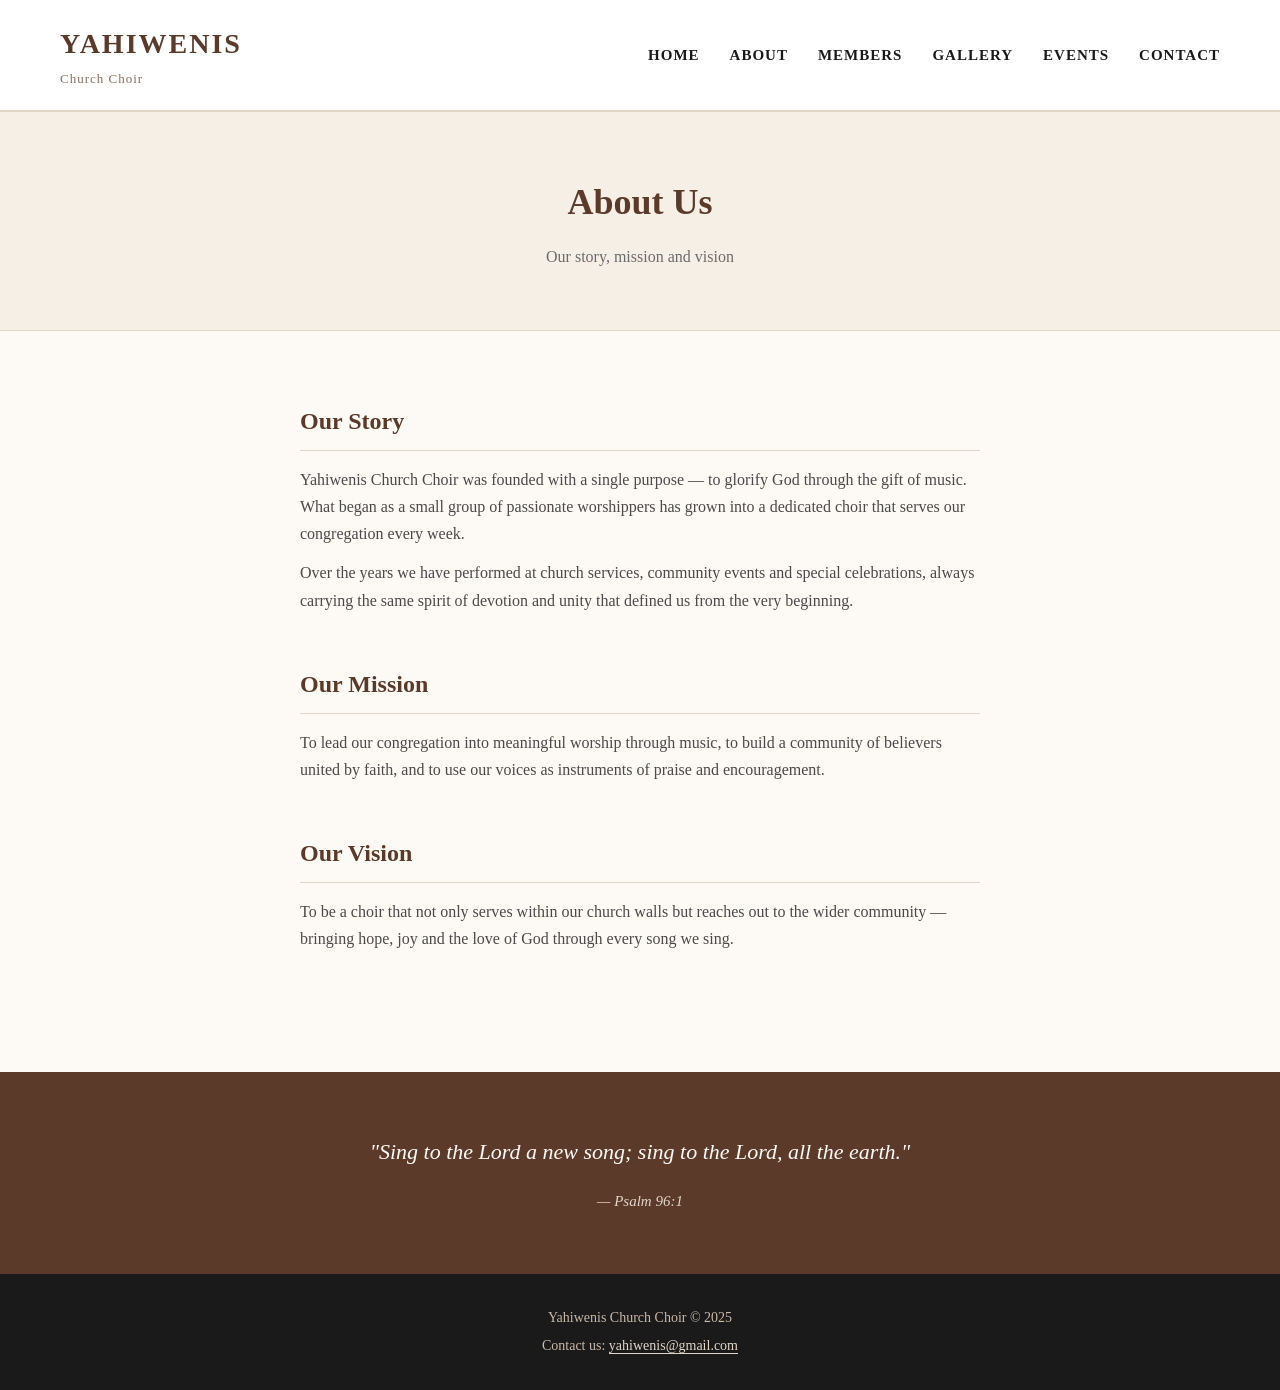
==== about.html @ bdcddf82 "Initial commit - Yahiwenis Choir website" ====
<!DOCTYPE html>
<html lang="en">

  <head>
    <meta charset="UTF-8">
    <meta name="viewport" content="width=device-width, initial-scale=1.0">
    <meta name="description" content="About Yahiwenis Church Choir">
    <title>About | Yahiwenis Church Choir</title>
    <link rel="stylesheet" href="styles.css">
  </head>

  <body>

    
    <header>
      <div class="logo">
        <h1>Yahiwenis</h1>
        <p>Church Choir</p>
      </div>

      <nav>
        <ul>
          <li><a href="index.html">Home</a></li>
          <li><a href="about.html">About</a></li>
          <li><a href="members.html">Members</a></li>
          <li><a href="gallery.html">Gallery</a></li>
          <li><a href="events.html">Events</a></li>
          <li><a href="contact.html">Contact</a></li>
        </ul>
      </nav>
    </header>

    
    <main>

      
      <section class="page-hero">
        <h2>About Us</h2>
        <p>Our story, mission and vision</p>
      </section>

       
      <section class="about-story">
        <div class="about-block">
          <h3>Our Story</h3>
          <p>
            Yahiwenis Church Choir was founded with a single purpose — 
            to glorify God through the gift of music. What began as a 
            small group of passionate worshippers has grown into a 
            dedicated choir that serves our congregation every week.
          </p>
          <p>
            Over the years we have performed at church services, 
            community events and special celebrations, always carrying 
            the same spirit of devotion and unity that defined us 
            from the very beginning.
          </p>
        </div>

        <div class="about-block">
          <h3>Our Mission</h3>
          <p>
            To lead our congregation into meaningful worship through 
            music, to build a community of believers united by faith, 
            and to use our voices as instruments of praise and 
            encouragement.
          </p>
        </div>

        <div class="about-block">
          <h3>Our Vision</h3>
          <p>
            To be a choir that not only serves within our church walls 
            but reaches out to the wider community — bringing hope, 
            joy and the love of God through every song we sing.
          </p>
        </div>
      </section>

      
      <section class="quote-section">
        <blockquote>
          "Sing to the Lord a new song; sing to the Lord, all the earth."
        </blockquote>
        <cite>— Psalm 96:1</cite>
      </section>

    </main>

     
    <footer>
      <p>Yahiwenis Church Choir &copy; 2025</p>
      <p>Contact us: <a href="mailto:yahiwenis@gmail.com">yahiwenis@gmail.com</a></p>
    </footer>
    <script src="yahiwenis.js"></script>

  </body>

</html>
---- styles.css ----
/* ===== BASE RESET ===== */
* {
  margin: 0;
  padding: 0;
  box-sizing: border-box;
}

body {
  font-family: 'Georgia', serif;
  background-color: #fdfaf6;
  color: #1a1a1a;
  line-height: 1.7;
}

a {
  text-decoration: none;
  color: inherit;
}

ul {
  list-style: none;
}
/* ===== HEADER ===== */
header {
  display: flex;
  justify-content: space-between;
  align-items: center;
  padding: 20px 60px;
  background-color: #ffffff;
  border-bottom: 2px solid #e0d6c8;
  position: sticky;
  top: 0;
  z-index: 100;
}

.logo h1 {
  font-size: 28px;
  color: #5b3a29;
  letter-spacing: 2px;
  text-transform: uppercase;
}

.logo p {
  font-size: 13px;
  color: #8c6e5a;
  letter-spacing: 1px;
}

nav ul {
  display: flex;
  gap: 30px;
}

nav ul li a {
  font-size: 15px;
  color: #1a1a1a;
  font-weight: bold;
  letter-spacing: 1px;
  text-transform: uppercase;
  padding-bottom: 4px;
  border-bottom: 2px solid transparent;
  transition: all 0.3s ease;
}

nav ul li a:hover {
  color: #5b3a29;
  border-bottom: 2px solid #5b3a29;
}
/* ===== HERO ===== */
.hero {
  text-align: center;
  padding: 100px 60px;
  background-color: #f5efe6;
  border-bottom: 1px solid #e0d6c8;
}

.hero h2 {
  font-size: 42px;
  color: #5b3a29;
  margin-bottom: 20px;
}

.hero p {
  font-size: 18px;
  color: #4a4a4a;
  margin-bottom: 35px;
  max-width: 600px;
  margin-left: auto;
  margin-right: auto;
}

.btn {
  display: inline-block;
  padding: 14px 36px;
  background-color: #5b3a29;
  color: #ffffff;
  border-radius: 4px;
  font-size: 15px;
  letter-spacing: 1px;
  text-transform: uppercase;
  transition: background-color 0.3s ease;
}

.btn:hover {
  background-color: #3d2519;
}
/* ===== ABOUT PREVIEW ===== */
.about-preview {
  padding: 70px 60px;
  max-width: 800px;
  margin: 0 auto;
  text-align: center;
}

.about-preview h2 {
  font-size: 32px;
  color: #5b3a29;
  margin-bottom: 20px;
}

.about-preview p {
  font-size: 16px;
  color: #4a4a4a;
  margin-bottom: 20px;
}

.about-preview a {
  color: #5b3a29;
  font-weight: bold;
  border-bottom: 1px solid #5b3a29;
}

/* ===== EVENTS PREVIEW ===== */
.events-preview {
  padding: 70px 60px;
  background-color: #f5efe6;
  text-align: center;
}

.events-preview h2 {
  font-size: 32px;
  color: #5b3a29;
  margin-bottom: 40px;
}

.events-preview > a {
  display: inline-block;
  margin-top: 30px;
  color: #5b3a29;
  font-weight: bold;
  border-bottom: 1px solid #5b3a29;
}

.event-card {
  background-color: #ffffff;
  border: 1px solid #e0d6c8;
  border-radius: 6px;
  padding: 25px 30px;
  margin: 0 auto 20px auto;
  max-width: 600px;
  text-align: left;
}

.event-card h3 {
  font-size: 20px;
  color: #5b3a29;
  margin-bottom: 10px;
}

.event-card p {
  font-size: 15px;
  color: #4a4a4a;
  margin-bottom: 6px;
}
/* ===== FOOTER ===== */
footer {
  text-align: center;
  padding: 30px 60px;
  background-color: #1a1a1a;
  color: #c8b9a8;
  font-size: 14px;
  line-height: 2;
}

footer a {
  color: #e0d6c8;
  border-bottom: 1px solid #e0d6c8;
}
/* ===== PAGE HERO (shared across all inner pages) ===== */
.page-hero {
  text-align: center;
  padding: 60px 60px;
  background-color: #f5efe6;
  border-bottom: 1px solid #e0d6c8;
}

.page-hero h2 {
  font-size: 36px;
  color: #5b3a29;
  margin-bottom: 10px;
}

.page-hero p {
  font-size: 16px;
  color: #6b6b6b;
}

/* ===== ABOUT STORY ===== */
.about-story {
  max-width: 800px;
  margin: 0 auto;
  padding: 70px 60px;
}

.about-block {
  margin-bottom: 50px;
}

.about-block h3 {
  font-size: 24px;
  color: #5b3a29;
  margin-bottom: 15px;
  padding-bottom: 8px;
  border-bottom: 1px solid #e0d6c8;
}

.about-block p {
  font-size: 16px;
  color: #4a4a4a;
  margin-bottom: 12px;
}

/* ===== QUOTE SECTION ===== */
.quote-section {
  background-color: #5b3a29;
  text-align: center;
  padding: 60px 60px;
}

.quote-section blockquote {
  font-size: 22px;
  color: #fdfaf6;
  font-style: italic;
  max-width: 700px;
  margin: 0 auto 15px auto;
  line-height: 1.8;
}

.quote-section cite {
  font-size: 15px;
  color: #e0d6c8;
}
/* ===== MEMBERS SECTION ===== */
.members-section {
  padding: 70px 60px;
  max-width: 1100px;
  margin: 0 auto;
}

.members-group-title {
  font-size: 22px;
  color: #5b3a29;
  margin-bottom: 25px;
  padding-bottom: 8px;
  border-bottom: 1px solid #e0d6c8;
}

.members-grid {
  display: grid;
  grid-template-columns: repeat(3, 1fr);
  gap: 25px;
  margin-bottom: 50px;
}

.member-card {
  background-color: #ffffff;
  border: 1px solid #e0d6c8;
  border-radius: 8px;
  padding: 25px 20px;
  text-align: center;
  transition: box-shadow 0.3s ease;
}

.member-card:hover {
  box-shadow: 0 4px 16px rgba(0, 0, 0, 0.1);
}

.member-photo {
  width: 90px;
  height: 90px;
  border-radius: 50%;
  margin: 0 auto 15px auto;
}

.member-photo.placeholder {
  background-color: #e0d6c8;
  border: 2px solid #c8b9a8;
}

.member-card h4 {
  font-size: 17px;
  color: #1a1a1a;
  margin-bottom: 5px;
}

.member-role {
  font-size: 13px;
  color: #5b3a29;
  font-weight: bold;
  text-transform: uppercase;
  letter-spacing: 1px;
  margin-bottom: 10px;
}

.member-bio {
  font-size: 14px;
  color: #6b6b6b;
  line-height: 1.6;
}
/* ===== EVENTS SECTION ===== */
.events-section {
  padding: 70px 60px;
  max-width: 900px;
  margin: 0 auto;
}

.past-events {
  background-color: #f5efe6;
  max-width: 100%;
  padding: 70px 60px;
}

.past-events .events-list {
  max-width: 900px;
  margin: 0 auto;
}

.events-group-title {
  font-size: 22px;
  color: #5b3a29;
  margin-bottom: 30px;
  padding-bottom: 8px;
  border-bottom: 1px solid #e0d6c8;
}

.events-list {
  display: flex;
  flex-direction: column;
  gap: 20px;
}

.event-detail-card {
  display: flex;
  gap: 25px;
  background-color: #ffffff;
  border: 1px solid #e0d6c8;
  border-radius: 8px;
  padding: 25px;
  transition: box-shadow 0.3s ease;
}

.event-detail-card:hover {
  box-shadow: 0 4px 16px rgba(0, 0, 0, 0.1);
}

.event-detail-card.past {
  opacity: 0.75;
}

.event-date {
  display: flex;
  flex-direction: column;
  align-items: center;
  justify-content: center;
  background-color: #5b3a29;
  color: #ffffff;
  border-radius: 6px;
  min-width: 65px;
  padding: 10px;
  text-align: center;
}

.event-date.past-date {
  background-color: #a08070;
}

.event-day {
  font-size: 28px;
  font-weight: bold;
  line-height: 1;
}

.event-month {
  font-size: 13px;
  text-transform: uppercase;
  letter-spacing: 1px;
  margin-top: 4px;
}

.event-info h4 {
  font-size: 19px;
  color: #1a1a1a;
  margin-bottom: 6px;
}

.event-meta {
  font-size: 13px;
  color: #5b3a29;
  font-weight: bold;
  text-transform: uppercase;
  letter-spacing: 1px;
  margin-bottom: 10px;
}

.event-info p {
  font-size: 15px;
  color: #4a4a4a;
  line-height: 1.7;
}
/* ===== GALLERY SECTION ===== */
.gallery-section {
  padding: 70px 60px;
  max-width: 1100px;
  margin: 0 auto;
}

.gallery-filters {
  display: flex;
  gap: 12px;
  margin-bottom: 40px;
  flex-wrap: wrap;
}

.filter-btn {
  padding: 10px 24px;
  border: 2px solid #5b3a29;
  background-color: transparent;
  color: #5b3a29;
  font-size: 14px;
  font-weight: bold;
  letter-spacing: 1px;
  text-transform: uppercase;
  border-radius: 4px;
  cursor: pointer;
  transition: all 0.3s ease;
}

.filter-btn:hover {
  background-color: #5b3a29;
  color: #ffffff;
}

.filter-btn.active {
  background-color: #5b3a29;
  color: #ffffff;
}

.gallery-grid {
  display: grid;
  grid-template-columns: repeat(3, 1fr);
  gap: 25px;
}

.gallery-item {
  border-radius: 8px;
  overflow: hidden;
  border: 1px solid #e0d6c8;
  background-color: #ffffff;
  transition: box-shadow 0.3s ease;
}

.gallery-item:hover {
  box-shadow: 0 4px 16px rgba(0, 0, 0, 0.12);
}

.gallery-photo {
  width: 100%;
  height: 200px;
}

.gallery-photo.placeholder {
  background-color: #e0d6c8;
}

.gallery-caption {
  padding: 12px 15px;
  font-size: 14px;
  color: #4a4a4a;
  text-align: center;
}
/* ===== CONTACT SECTION ===== */
.contact-section {
  display: flex;
  gap: 60px;
  padding: 70px 60px;
  max-width: 1100px;
  margin: 0 auto;
}

.contact-form-wrapper {
  flex: 2;
}

.contact-form-wrapper h3 {
  font-size: 24px;
  color: #5b3a29;
  margin-bottom: 30px;
  padding-bottom: 8px;
  border-bottom: 1px solid #e0d6c8;
}

.form-group {
  display: flex;
  flex-direction: column;
  margin-bottom: 22px;
}

.form-group label {
  font-size: 14px;
  font-weight: bold;
  color: #1a1a1a;
  margin-bottom: 8px;
  letter-spacing: 0.5px;
}

.form-group input,
.form-group select,
.form-group textarea {
  padding: 12px 15px;
  border: 1px solid #e0d6c8;
  border-radius: 4px;
  font-size: 15px;
  font-family: 'Georgia', serif;
  color: #1a1a1a;
  background-color: #fdfaf6;
  outline: none;
  transition: border-color 0.3s ease;
}

.form-group input:focus,
.form-group select:focus,
.form-group textarea:focus {
  border-color: #5b3a29;
}

.form-group textarea {
  resize: vertical;
}

/* ===== CONTACT INFO ===== */
.contact-info-wrapper {
  flex: 1;
}

.contact-info-wrapper h3 {
  font-size: 24px;
  color: #5b3a29;
  margin-bottom: 30px;
  padding-bottom: 8px;
  border-bottom: 1px solid #e0d6c8;
}

.contact-info-block {
  margin-bottom: 30px;
}

.contact-info-block h4 {
  font-size: 14px;
  font-weight: bold;
  color: #5b3a29;
  text-transform: uppercase;
  letter-spacing: 1px;
  margin-bottom: 8px;
}

.contact-info-block p {
  font-size: 15px;
  color: #4a4a4a;
  line-height: 1.8;
}

.contact-info-block a {
  color: #5b3a29;
  border-bottom: 1px solid #5b3a29;
}
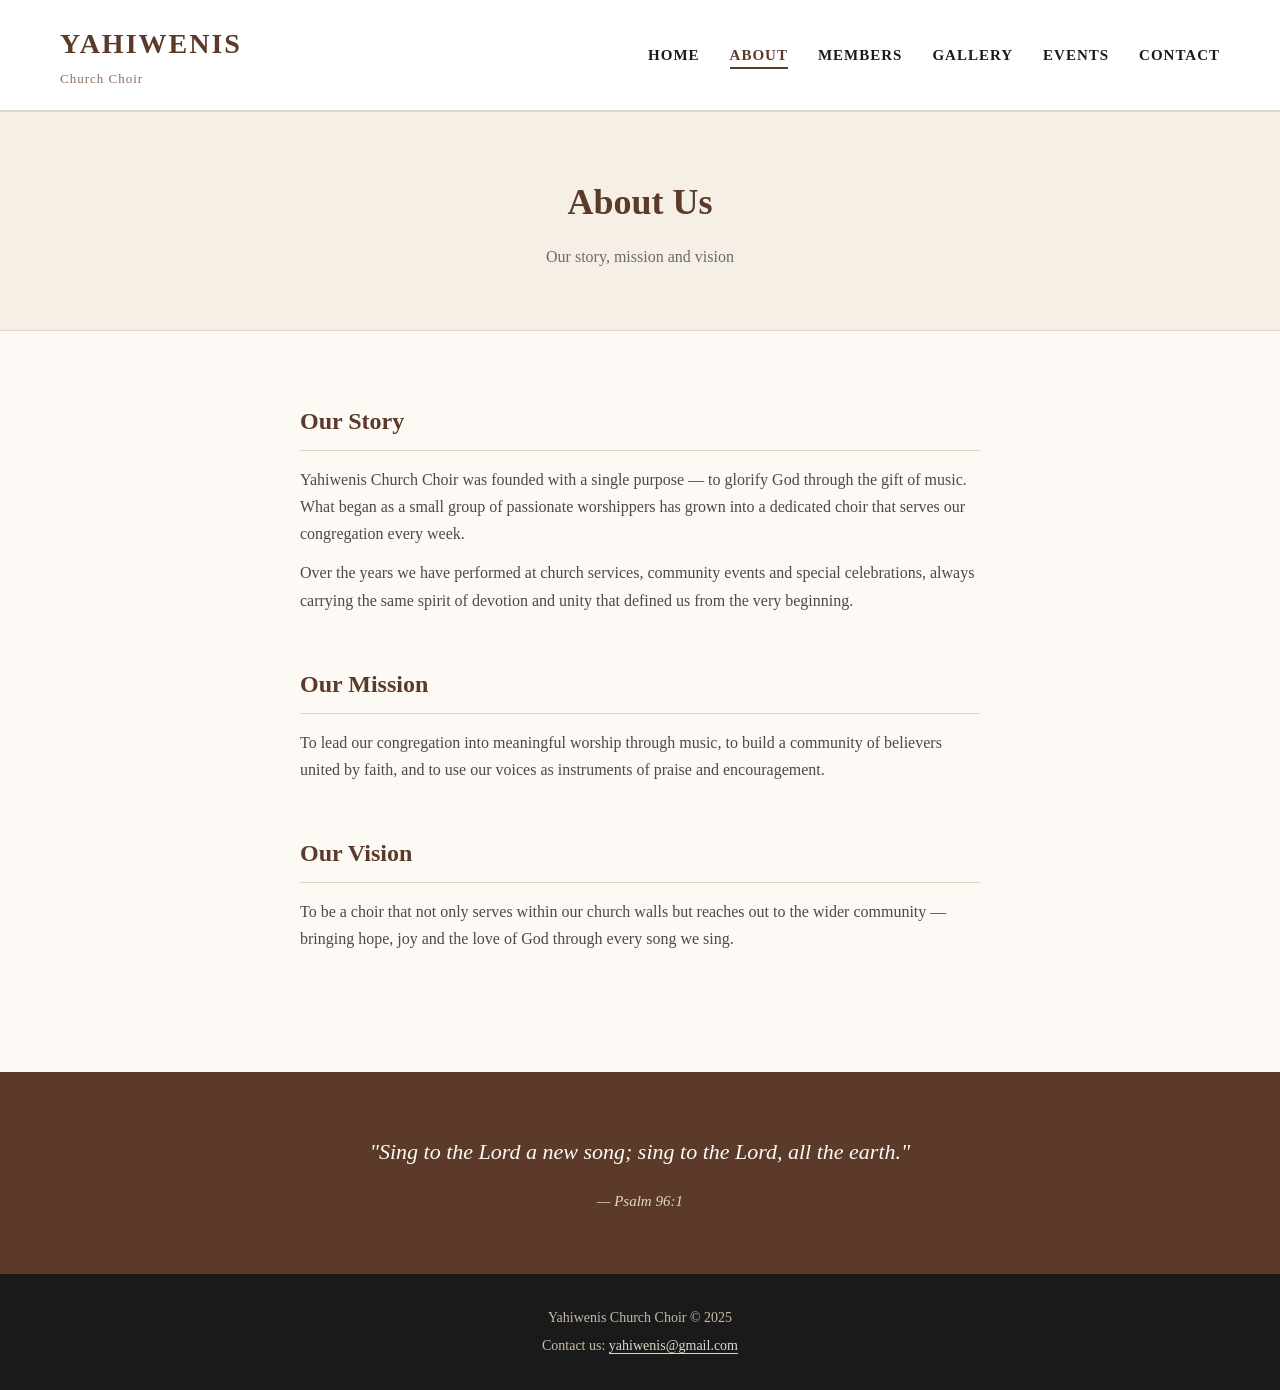
==== commit baadefc8: "Add JavaScript - hamburger menu, active nav, form validation, smooth scroll" ====
--- a/about.html
+++ b/about.html
@@ -19,7 +19,8 @@
       </div>
 
       <nav>
-        <ul>
+  <button class="hamburger" id="hamburger">☰</button>
+  <ul id="nav-links">
           <li><a href="index.html">Home</a></li>
           <li><a href="about.html">About</a></li>
           <li><a href="members.html">Members</a></li>
--- a/styles.css
+++ b/styles.css
@@ -582,4 +582,62 @@
 .contact-info-block a {
   color: #5b3a29;
   border-bottom: 1px solid #5b3a29;
+}
+
+.hamburger {
+  display: none;
+  font-size: 1.8rem;
+  background: none;
+  border: none;
+  color: #ffffff;
+  cursor: pointer;
+}
+
+@media (max-width: 768px) {
+  .hamburger {
+    display: block;
+  }
+
+  #nav-links {
+    display: none;
+    flex-direction: column;
+    align-items: center;
+    width: 100%;
+    gap: 10px;
+    padding: 10px 0;
+  }
+
+  #nav-links.open {
+    display: flex;
+  }
+}
+
+@media (max-width: 768px) {
+  header {
+    flex-direction: column;
+    align-items: flex-start;
+    padding: 20px;
+  }
+
+  .hamburger {
+    display: block;
+    color: #5b3a29;
+  }
+
+  nav {
+    width: 100%;
+  }
+
+  #nav-links {
+    display: none;
+    flex-direction: column;
+    align-items: flex-start;
+    width: 100%;
+    gap: 10px;
+    padding: 10px 0;
+  }
+
+  #nav-links.open {
+    display: flex;
+  }
 }
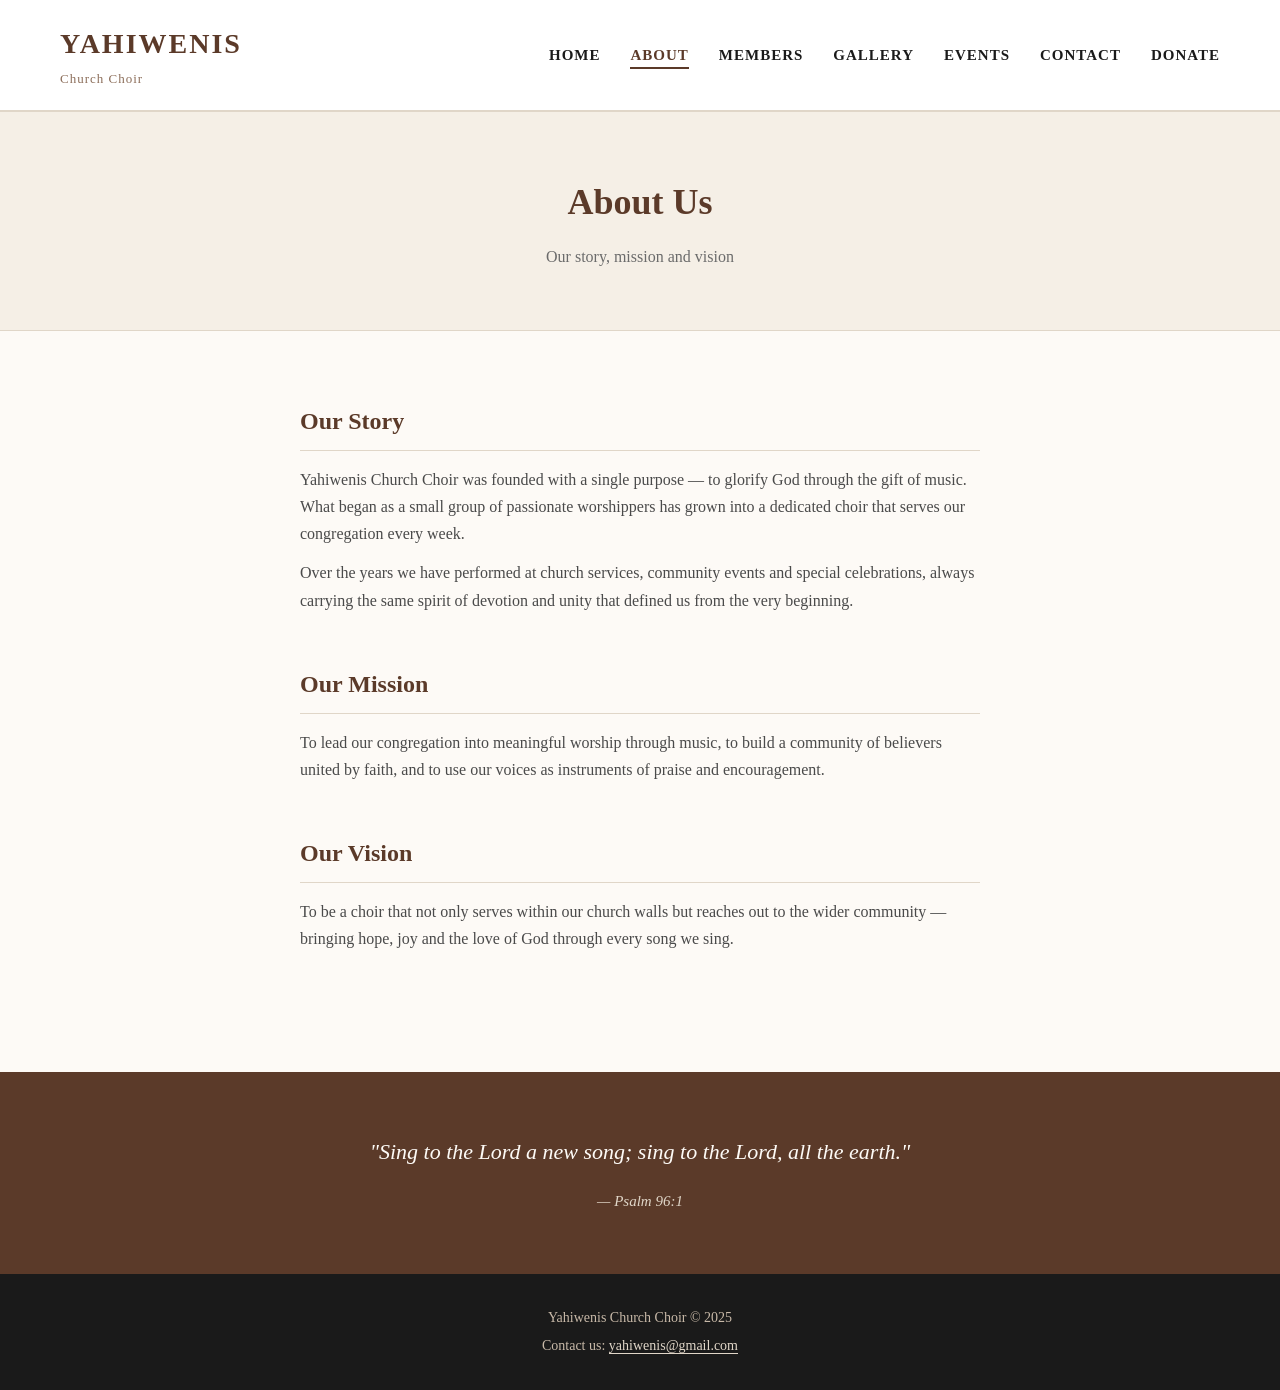
==== commit 48364db2: "Add donation page with multiple bank accounts" ====
--- a/about.html
+++ b/about.html
@@ -27,6 +27,7 @@
           <li><a href="gallery.html">Gallery</a></li>
           <li><a href="events.html">Events</a></li>
           <li><a href="contact.html">Contact</a></li>
+          <li><a href="donate.html">Donate</a></li>
         </ul>
       </nav>
     </header>
--- a/styles.css
+++ b/styles.css
@@ -640,4 +640,90 @@
   #nav-links.open {
     display: flex;
   }
+}
+
+/* ===== DONATE SECTION ===== */
+.donate-section {
+  padding: 70px 60px;
+  max-width: 1100px;
+  margin: 0 auto;
+  text-align: center;
+}
+
+.donate-title {
+  font-size: 26px;
+  color: #5b3a29;
+  margin-bottom: 40px;
+}
+
+.donate-cards {
+  display: grid;
+  grid-template-columns: repeat(2, 1fr);
+  gap: 25px;
+  margin-bottom: 50px;
+}
+
+.donate-card {
+  background-color: #ffffff;
+  border: 1px solid #e0d6c8;
+  border-radius: 8px;
+  padding: 35px 25px;
+  text-align: center;
+  transition: box-shadow 0.3s ease;
+}
+
+.donate-card:hover {
+  box-shadow: 0 4px 16px rgba(0, 0, 0, 0.1);
+}
+
+.donate-icon {
+  font-size: 2.5rem;
+  margin-bottom: 15px;
+}
+
+.donate-card h4 {
+  font-size: 18px;
+  color: #5b3a29;
+  margin-bottom: 15px;
+  padding-bottom: 8px;
+  border-bottom: 1px solid #e0d6c8;
+}
+
+.donate-card p {
+  font-size: 15px;
+  color: #4a4a4a;
+  margin-bottom: 8px;
+  line-height: 1.8;
+}
+
+.donate-note {
+  background-color: #f5efe6;
+  border-left: 4px solid #5b3a29;
+  padding: 20px 25px;
+  border-radius: 4px;
+  text-align: left;
+  max-width: 700px;
+  margin: 0 auto;
+}
+
+.donate-note p {
+  font-size: 15px;
+  color: #4a4a4a;
+  line-height: 1.8;
+}
+
+.donate-note a {
+  color: #5b3a29;
+  font-weight: bold;
+  border-bottom: 1px solid #5b3a29;
+}
+
+@media (max-width: 768px) {
+  .donate-cards {
+    grid-template-columns: 1fr;
+  }
+
+  .donate-section {
+    padding: 50px 20px;
+  }
 }
